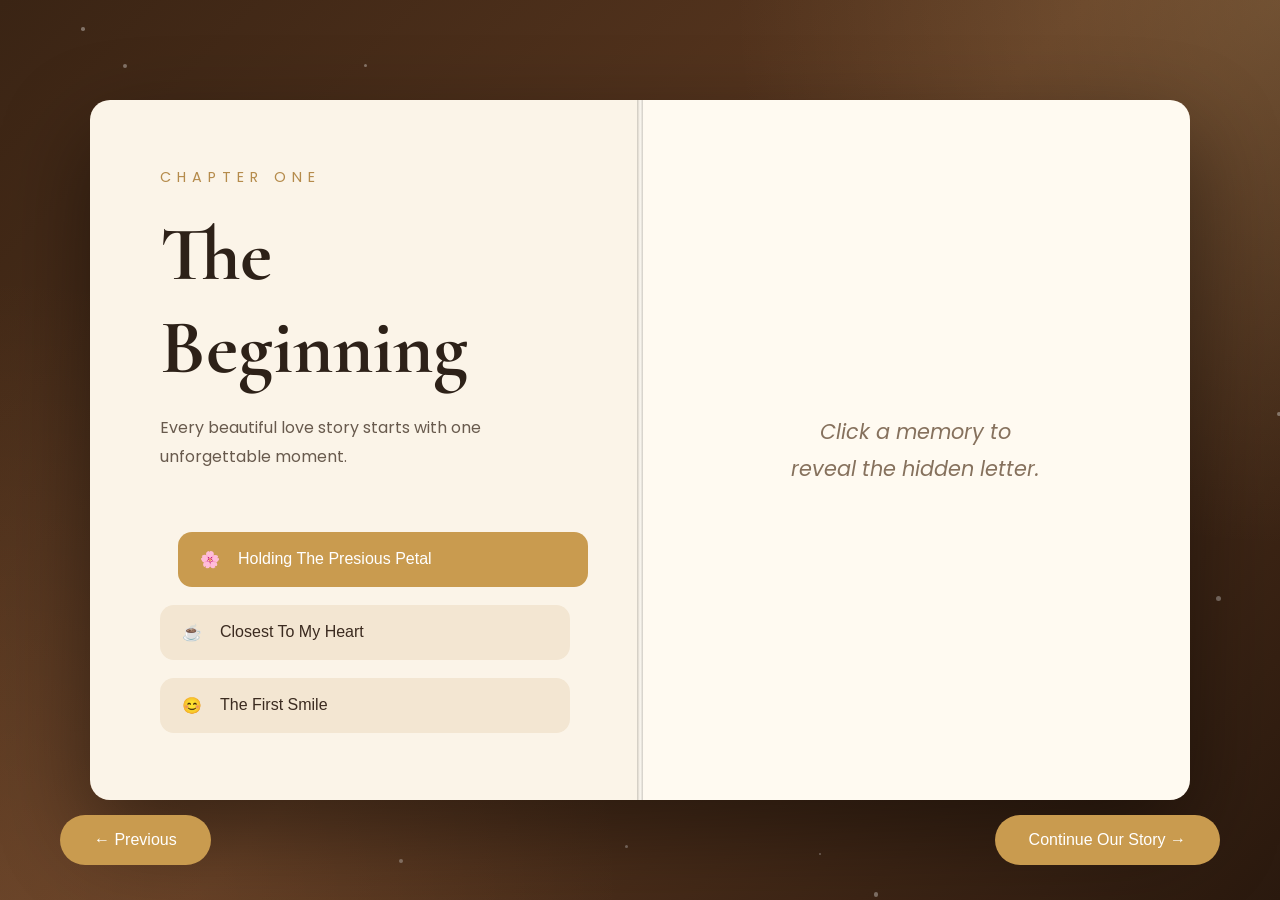
==== thebeginning.html @ 9a30002a "Add files via upload" ====
<!DOCTYPE html>
<html lang="en">

<head>

    <meta charset="UTF-8">

    <meta name="viewport" content="width=device-width, initial-scale=1.0">

    <title>The Beginning</title>

    <link rel="stylesheet" href="thebeginning.css">

    <link href="https://fonts.googleapis.com/css2?family=Cormorant+Garamond:wght@400;500;600;700&family=Poppins:wght@300;400;500;600&display=swap" rel="stylesheet">

</head>

<body>
    
    <div class="page-transition">

    <div class="transition-flower">
        🌸
    </div>

</div>
    <!-- Background -->

    <div class="background"></div>

    <div class="particles"></div>

    <!-- Book -->

    <section class="book" id="book">

        <div class="book-left">

            <p class="chapter">

                CHAPTER ONE

            </p>

            <h1>

                The Beginning

            </h1>

            <p class="subtitle">

                Every beautiful love story starts with one unforgettable moment.

            </p>

            <div class="bookmark-container">

                <button class="bookmark active"

                    data-memory="meeting">

                    🌸

                    <span>

                        Holding The Presious Petal

                    </span>

                </button>

                <button class="bookmark"

                    data-memory="conversation">

                    ☕

                    <span>

                        Closest To My Heart

                    </span>

                </button>

                <button class="bookmark"

                    data-memory="smile">

                    😊

                    <span>

                        The First Smile

                    </span>

                </button>

            </div>

        </div>

        <div class="book-fold"></div>

        <div class="book-right">

            <div class="hint">

                Click a memory to reveal the hidden letter.

            </div>

        </div>

    </section>

    <!-- Hidden Memory Letter -->

    <section class="memory-overlay" id="memoryOverlay">

        <div class="memory-paper">

            <button id="closeLetter">

                ✕

            </button>

            <div class="polaroid">

                <img id="memoryImage"

                    src="meeting.jpg"

                    alt="Memory">

                <p id="memoryCaption">

                    Our First Meeting

                </p>

            </div>

            <div class="letter">

                <h2 id="memoryTitle">

                    The First Time We Met

                </h2>

                <p id="memoryText">

                    Story goes here...

                </p>
            </div>

        </div>

    </section>

    <!-- Navigation -->

    <div class="navigation">

        <button id="back">

            ← Previous

        </button>

        <button id="next">

            Continue Our Story →

        </button>

    </div>

    <script src="thebeginning.js"></script>

</body>

</html>
---- thebeginning.css ----
/* ======================================================
                        FONTS
====================================================== */

@import url('https://fonts.googleapis.com/css2?family=Cormorant+Garamond:wght@400;500;600;700&family=Poppins:wght@300;400;500;600&display=swap');

/* ======================================================
                        RESET
====================================================== */

*{

    margin:0;

    padding:0;

    box-sizing:border-box;

}

html{

    scroll-behavior:smooth;

}

body{

    font-family:'Poppins',sans-serif;

    background:#2d1b10;

    overflow:hidden;

    min-height:100vh;

    display:flex;

    justify-content:center;

    align-items:center;

    flex-direction:column;

}

/* ======================================================
                    BACKGROUND
====================================================== */

.background{

    position:fixed;

    inset:0;

    background:

    radial-gradient(circle at top right,

    rgba(255,220,150,.18),

    transparent 35%),

    radial-gradient(circle at bottom left,

    rgba(255,180,120,.12),

    transparent 40%),

    linear-gradient(

    135deg,

    #3a2414,

    #5b3820,

    #2a190e

    );

    z-index:-5;

}

/* ======================================================
                    FLOATING PARTICLES
====================================================== */

.particles{

    position:fixed;

    inset:0;

    z-index:-4;

    overflow:hidden;

}

/* ======================================================
                        BOOK
====================================================== */

.book{

    width:min(1100px,92%);

    height:700px;

    display:flex;

    position:relative;

    border-radius:20px;

    overflow:hidden;

    box-shadow:

    0 35px 90px rgba(0,0,0,.45);

    transition:

    transform .6s ease,

    filter .6s ease;

}

/* ======================================================
                    LEFT PAGE
====================================================== */

.book-left{

    width:50%;

    background:#fbf4e8;

    padding:70px;

    display:flex;

    flex-direction:column;

    justify-content:center;

    position:relative;

}

/* ======================================================
                    RIGHT PAGE
====================================================== */

.book-right{

    width:50%;

    background:#fffaf1;

    display:flex;

    justify-content:center;

    align-items:center;

    position:relative;

}

/* ======================================================
                    CENTER FOLD
====================================================== */

.book-fold{

    position:absolute;

    left:50%;

    top:0;

    transform:translateX(-50%);

    width:6px;

    height:100%;

    background:

    linear-gradient(

    to right,

    rgba(0,0,0,.18),

    rgba(255,255,255,.25),

    rgba(0,0,0,.18)

    );

    z-index:20;

}

/* ======================================================
                    TITLE
====================================================== */

.chapter{

    letter-spacing:6px;

    font-size:.9rem;

    color:#b58b4b;

    margin-bottom:20px;

}

.book h1{

    font-family:'Cormorant Garamond',serif;

    font-size:4.8rem;

    color:#2d2118;

    margin-bottom:20px;

}

.subtitle{

    color:#685a4d;

    line-height:1.8;

    margin-bottom:60px;

}

/* ======================================================
                    BOOKMARKS
====================================================== */

.bookmark-container{

    display:flex;

    flex-direction:column;

    gap:18px;

}

.bookmark{

    display:flex;

    align-items:center;

    gap:18px;

    padding:18px 22px;

    border:none;

    border-radius:14px;

    cursor:pointer;

    background:#f3e6d2;

    color:#3b2b20;

    font-size:1rem;

    transition:.35s;

}

.bookmark:hover{

    transform:translateX(12px);

    background:#ead7bb;

}

.bookmark.active{

    background:#c99b4f;

    color:white;

    transform:translateX(18px);

}

.bookmark span{

    font-weight:500;

}

/* ======================================================
                    RIGHT PAGE TEXT
====================================================== */

.hint{

    font-size:1.3rem;

    text-align:center;

    color:#86715d;

    max-width:260px;

    line-height:1.8;

    font-style:italic;

}


/* ======================================================
                MEMORY OVERLAY
====================================================== */

.memory-overlay{

    position:fixed;

    inset:0;

    display:flex;

    justify-content:center;

    align-items:center;

    opacity:0;

    visibility:hidden;

    pointer-events:none;

    transition:.6s ease;

    z-index:200;

}

.memory-overlay.active{

    opacity:1;

    visibility:visible;

    pointer-events:auto;

}

/* ======================================================
                BOOK WHEN OPEN
====================================================== */

.book.open{

    transform:scale(.82);

    filter:blur(5px) brightness(.55);

}

/* ======================================================
                MEMORY PAPER
====================================================== */

.memory-paper{

    position:relative;

    width:min(850px,92%);

    min-height:620px;

    background:#fffdf6;

    border-radius:14px;

    padding:50px;

    overflow:hidden;

    box-shadow:

    0 40px 100px rgba(0,0,0,.45);

    transform:

    translateY(120px)

    scale(.55)

    rotate(-6deg);

    opacity:0;

    transition:

    .8s cubic-bezier(.19,1,.22,1);

}

/* ======================================================
            PAPER OPEN ANIMATION
====================================================== */

.memory-overlay.active .memory-paper{

    transform:

    translateY(0)

    scale(1)

    rotate(0deg);

    opacity:1;

}

/* ======================================================
                PAPER TEXTURE
====================================================== */

.memory-paper::before{

    content:"";

    position:absolute;

    inset:0;

    background:

    repeating-linear-gradient(

    0deg,

    rgba(0,0,0,.02),

    rgba(0,0,0,.02) 1px,

    transparent 1px,

    transparent 7px

    );

    pointer-events:none;

}

/* ======================================================
                CLOSE BUTTON
====================================================== */

#closeLetter{

    position:absolute;

    top:18px;

    right:20px;

    width:45px;

    height:45px;

    border:none;

    border-radius:50%;

    cursor:pointer;

    font-size:1.1rem;

    background:#e6d4ba;

    transition:.3s;

}

#closeLetter:hover{

    transform:rotate(90deg);

    background:#c99b4f;

    color:white;

}

/* ======================================================
                POLAROID
====================================================== */

.polaroid{

    width:270px;

    background:white;

    padding:15px;

    margin:auto;

    margin-bottom:45px;

    box-shadow:

    0 18px 40px rgba(0,0,0,.18);

    transform:

    rotate(-4deg);

    transition:.5s;

}

.memory-overlay.active .polaroid{

    transform:

    rotate(0deg);

}

.polaroid img{

    width:100%;

    height:300px;

    object-fit:cover;

    display:block;

}

.polaroid p{

    text-align:center;

    margin-top:12px;

    font-family:

    'Cormorant Garamond',

    serif;

    font-size:1.3rem;

    color:#463729;

}

/* ======================================================
                    LETTER
====================================================== */

.letter{

    text-align:center;

}

.letter h2{

    font-family:

    'Cormorant Garamond',

    serif;

    font-size:3rem;

    color:#2f2319;

    margin-bottom:25px;

}

.letter p{

    max-width:650px;

    margin:auto;

    font-size:1.1rem;

    line-height:2;

    color:#5b4b3d;

}

/* ======================================================
            SHADOW UNDER PAPER
====================================================== */

.memory-paper::after{

    content:"";

    position:absolute;

    bottom:-40px;

    left:50%;

    transform:translateX(-50%);

    width:70%;

    height:40px;

    background:

    rgba(0,0,0,.25);

    filter:blur(30px);

    border-radius:50%;

}

/* ======================================================
                NAVIGATION
====================================================== */

.navigation{

    position:fixed;

    bottom:35px;

    width:100%;

    display:flex;

    justify-content:space-between;

    padding:0 60px;

}

.navigation button{

    padding:16px 34px;

    border:none;

    cursor:pointer;

    border-radius:40px;

    background:#c99b4f;

    color:white;

    font-size:1rem;

    transition:.35s;

}

.navigation button:hover{

    transform:translateY(-5px);

    box-shadow:

    0 12px 25px

    rgba(201,155,79,.35);

}


/* ======================================================
                    SPINE GLOW
====================================================== */

.book::after{

    content:"";

    position:absolute;

    left:50%;

    top:0;

    transform:translateX(-50%);

    width:12px;

    height:100%;

    background:linear-gradient(
        to bottom,
        transparent,
        rgba(255,230,170,.55),
        transparent
    );

    opacity:0;

    transition:.6s ease;

    pointer-events:none;

}

.book.open::after{

    opacity:1;

}

/* ======================================================
                PAPER FLOATING
====================================================== */

.memory-paper{

    animation:paperFloat 5s ease-in-out infinite;

}

@keyframes paperFloat{

    0%,100%{

        transform:translateY(0);

    }

    50%{

        transform:translateY(-8px);

    }

}

/* ======================================================
                BOOKMARK SHINE
====================================================== */

.bookmark{

    position:relative;

    overflow:hidden;

}

.bookmark::before{

    content:"";

    position:absolute;

    top:0;

    left:-120%;

    width:60%;

    height:100%;

    background:linear-gradient(
        90deg,
        transparent,
        rgba(255,255,255,.5),
        transparent
    );

    transition:.7s;

}

.bookmark:hover::before{

    left:150%;

}

/* ======================================================
                    LETTER FADE
====================================================== */

.polaroid,
.letter{

    opacity:0;

    transform:translateY(25px);

    transition:.8s ease;

}

.memory-overlay.active .polaroid{

    opacity:1;

    transform:translateY(0);

    transition-delay:.3s;

}

.memory-overlay.active .letter{

    opacity:1;

    transform:translateY(0);

    transition-delay:.5s;

}

/* ======================================================
                    IMAGE EFFECT
====================================================== */

.polaroid img{

    transition:.5s ease;

}

.polaroid:hover img{

    transform:scale(1.05);

}

/* ======================================================
                CUSTOM SCROLLBAR
====================================================== */

::-webkit-scrollbar{

    width:10px;

}

::-webkit-scrollbar-track{

    background:#eadbc5;

}

::-webkit-scrollbar-thumb{

    background:#c99b4f;

    border-radius:20px;

}

::-webkit-scrollbar-thumb:hover{

    background:#b58538;

}

/* ======================================================
                RESPONSIVE
====================================================== */

@media(max-width:1000px){

.book{

    flex-direction:column;

    height:auto;

}

.book-left,
.book-right{

    width:100%;

}

.book-fold{

    display:none;

}

.navigation{

    padding:0 20px;

}

}

@media(max-width:700px){

.book{

    width:95%;

}

.book-left{

    padding:35px;

}

.book h1{

    font-size:3rem;

}

.subtitle{

    margin-bottom:35px;

}

.bookmark{

    font-size:.95rem;

    padding:16px;

}

.memory-paper{

    padding:30px 22px;

}

.polaroid{

    width:220px;

}

.polaroid img{

    height:240px;

}

.letter h2{

    font-size:2.2rem;

}

.letter p{

    font-size:1rem;

}

.navigation{

    flex-direction:column;

    gap:15px;

    bottom:20px;

}

.navigation button{

    width:100%;

}

}


/* ===============================
        PAGE EXIT TRANSITION
================================ */


.page-transition{

    position:fixed;

    inset:0;

    z-index:99999;

    background:

    linear-gradient(

    to bottom,

    #f7d6a8,

    #f9ebca,

    #dce8c5

    );


    display:flex;

    justify-content:center;

    align-items:center;


    transform:translateY(-100%);

}



.transition-flower{

    font-size:5rem;

    animation:

    flowerPulse 1.5s infinite;

}



@keyframes flowerPulse{


    0%,100%{

        transform:scale(1);

    }


    50%{

        transform:scale(1.2);

    }


}



/* When leaving */

.page-transition.leave{

    animation:

    closePage 1.3s ease forwards;

}



@keyframes closePage{


    from{

        transform:translateY(-100%);

    }


    to{

        transform:translateY(0);

    }


}
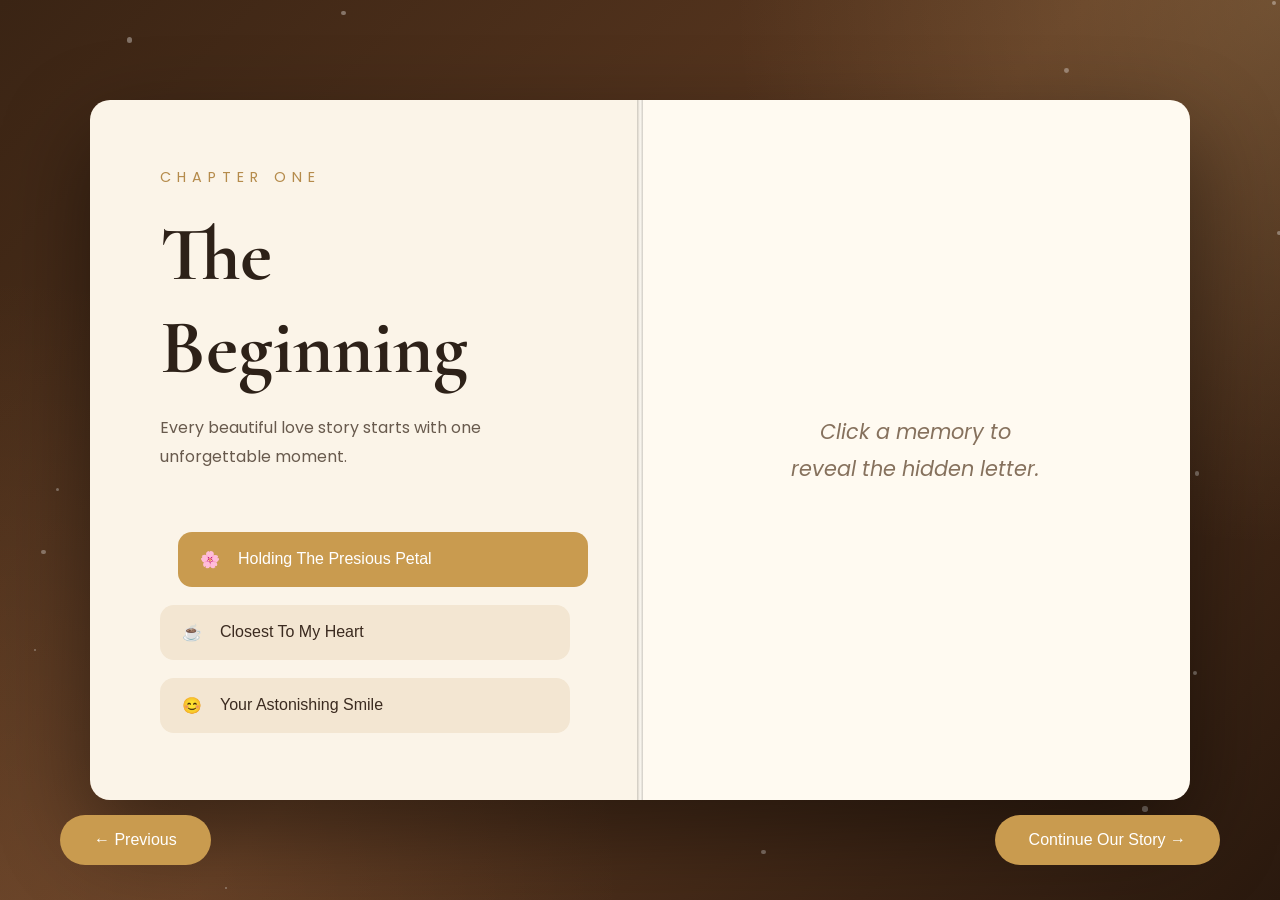
==== commit 69dfea37: "Update thebeginning.html" ====
--- a/thebeginning.html
+++ b/thebeginning.html
@@ -92,7 +92,7 @@
 
                     <span>
 
-                        The First Smile
+                        Your Astonishing Smile
 
                     </span>
 
@@ -185,4 +185,4 @@
 
 </body>
 
-</html>+</html>
